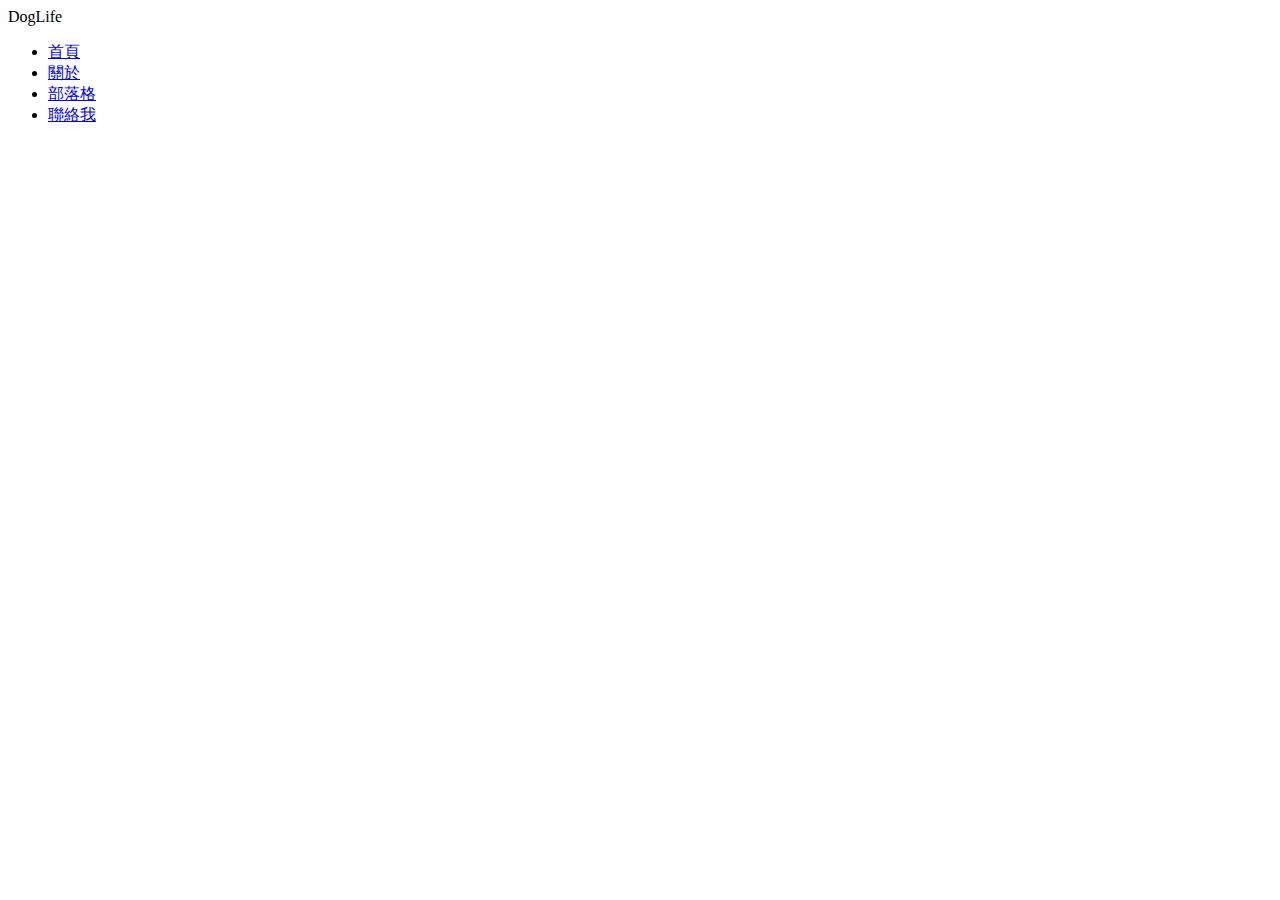
==== index.html @ 9c4777a5 "add pug folder and file" ====
<!DOCTYPE html>
<html lang="zh">
  <head>
    <meta charset="UTF-8"/>
    <meta name="viewport" content="width=device-width, initial-scale=1.0"/>
    <title>Web_Dog</title>
  </head>
  <body>
    <div class="nav"><span class="logo">DogLife</span>
      <ul>
        <li><a href="#">首頁</a> </li>
        <li><a href="#">關於</a></li>
        <li><a href="#">部落格</a></li>
        <li><a href="#">聯絡我</a></li>
      </ul>
    </div>
  </body>
</html>
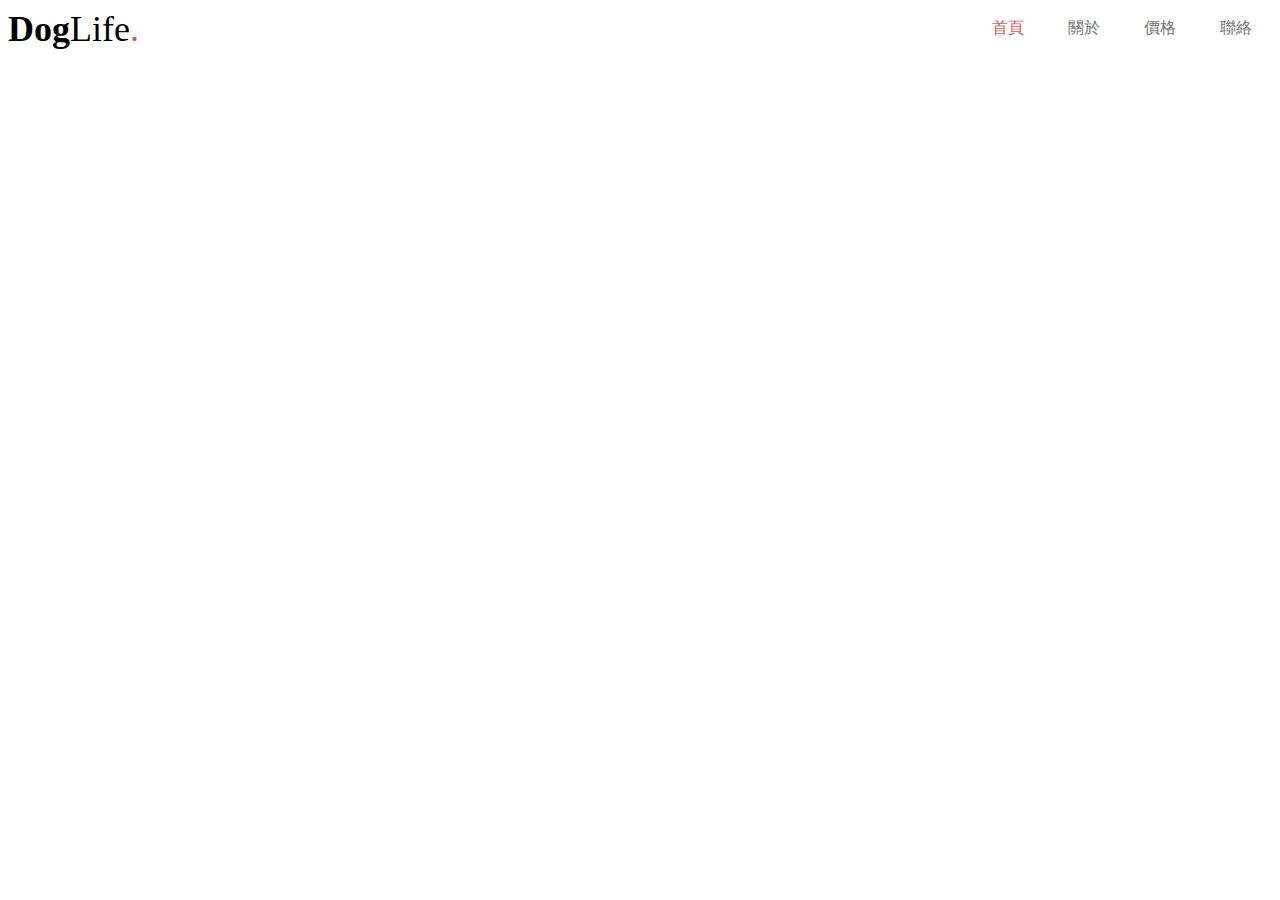
==== commit 1b15596d: "modify css" ====
--- a/index.html
+++ b/index.html
@@ -6,12 +6,13 @@
     <title>Web_Dog</title>
   </head>
   <body>
-    <div class="nav"><span class="logo">DogLife</span>
+    <link rel="stylesheet" href="./asset/css/nav.css"/>
+    <div class="nav"><span class="logo"><span class="bold">Dog</span>Life<span class="red">.</span></span>
       <ul>
-        <li><a href="#">首頁</a> </li>
+        <li><a class="red" href="#">首頁</a> </li>
         <li><a href="#">關於</a></li>
-        <li><a href="#">部落格</a></li>
-        <li><a href="#">聯絡我</a></li>
+        <li><a href="#">價格</a></li>
+        <li><a href="#">聯絡</a></li>
       </ul>
     </div>
   </body>
--- a/asset/css/nav.css
+++ b/asset/css/nav.css
@@ -0,0 +1,31 @@
+* {
+    border: 0px solid black;
+}
+
+.nav .logo {
+    font-size: 36px;
+}
+
+.nav .logo .bold {
+    font-weight:bold;
+}
+
+.red {
+    color: indianred !important;
+}
+
+.nav ul {
+    float: right;
+    margin: 0px;
+}
+
+.nav ul li {
+    display: inline-block;
+    list-style: none;
+    padding: 10px 20px;
+}
+
+.nav ul li a {
+    color: #757575;
+    text-decoration: none;
+}
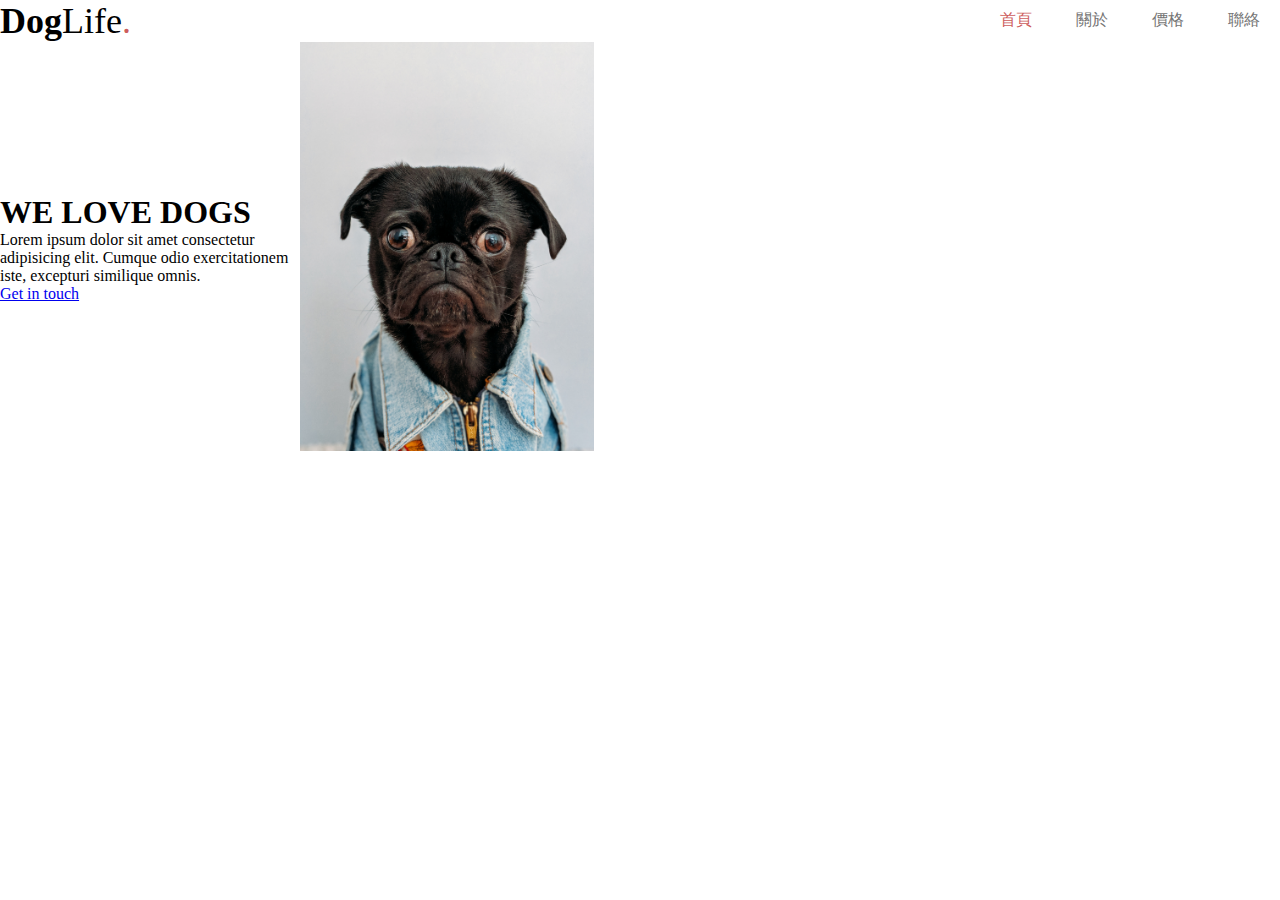
==== commit 1197397b: "modify index.html and style.css" ====
--- a/index.html
+++ b/index.html
@@ -3,17 +3,27 @@
   <head>
     <meta charset="UTF-8"/>
     <meta name="viewport" content="width=device-width, initial-scale=1.0"/>
-    <title>Web_Dog</title>
+    <link rel="stylesheet" href="./asset/css/style.css"/>
+    <title>DogLife.</title>
   </head>
   <body>
-    <link rel="stylesheet" href="./asset/css/nav.css"/>
-    <div class="nav"><span class="logo"><span class="bold">Dog</span>Life<span class="red">.</span></span>
-      <ul>
-        <li><a class="red" href="#">首頁</a> </li>
-        <li><a href="#">關於</a></li>
-        <li><a href="#">價格</a></li>
-        <li><a href="#">聯絡</a></li>
-      </ul>
+    <div class="main">
+      <link rel="stylesheet" href="./asset/css/nav.css"/>
+      <div class="nav"><span class="logo"><span class="bold">Dog</span>Life<span class="red">.</span></span>
+        <ul>
+          <li><a class="red" href="#">首頁</a> </li>
+          <li><a href="#">關於</a></li>
+          <li><a href="#">價格</a></li>
+          <li><a href="#">聯絡</a></li>
+        </ul>
+      </div>
+      <div class="box">
+        <div class="content">
+          <h1>WE LOVE DOGS</h1>
+          <p>Lorem ipsum dolor sit amet consectetur adipisicing elit. Cumque odio exercitationem iste, excepturi similique omnis.</p><a href="#">Get in touch</a>
+        </div>
+        <div class="picture"><img src="./asset/images/dog1.jpg"/></div>
+      </div>
     </div>
   </body>
 </html>--- a/asset/css/style.css
+++ b/asset/css/style.css
@@ -0,0 +1,18 @@
+* {
+    border: 0px solid black;
+    font-family: 微軟正黑體;
+    margin: 0;
+    padding: 0;
+}
+
+.box {
+    display: grid;
+    grid-template-columns: 300px auto;
+}
+
+.box .content {
+    align-self: center !important;
+}
+.box .picture img {
+    width:30%;
+}--- a/asset/css/nav.css
+++ b/asset/css/nav.css
@@ -1,5 +1,8 @@
 * {
     border: 0px solid black;
+    font-family: 微軟正黑體;
+    margin: 0;
+    padding: 0;
 }
 
 .nav .logo {
@@ -16,7 +19,6 @@
 
 .nav ul {
     float: right;
-    margin: 0px;
 }
 
 .nav ul li {
@@ -28,4 +30,5 @@
 .nav ul li a {
     color: #757575;
     text-decoration: none;
+    font-weight: 500;
 }
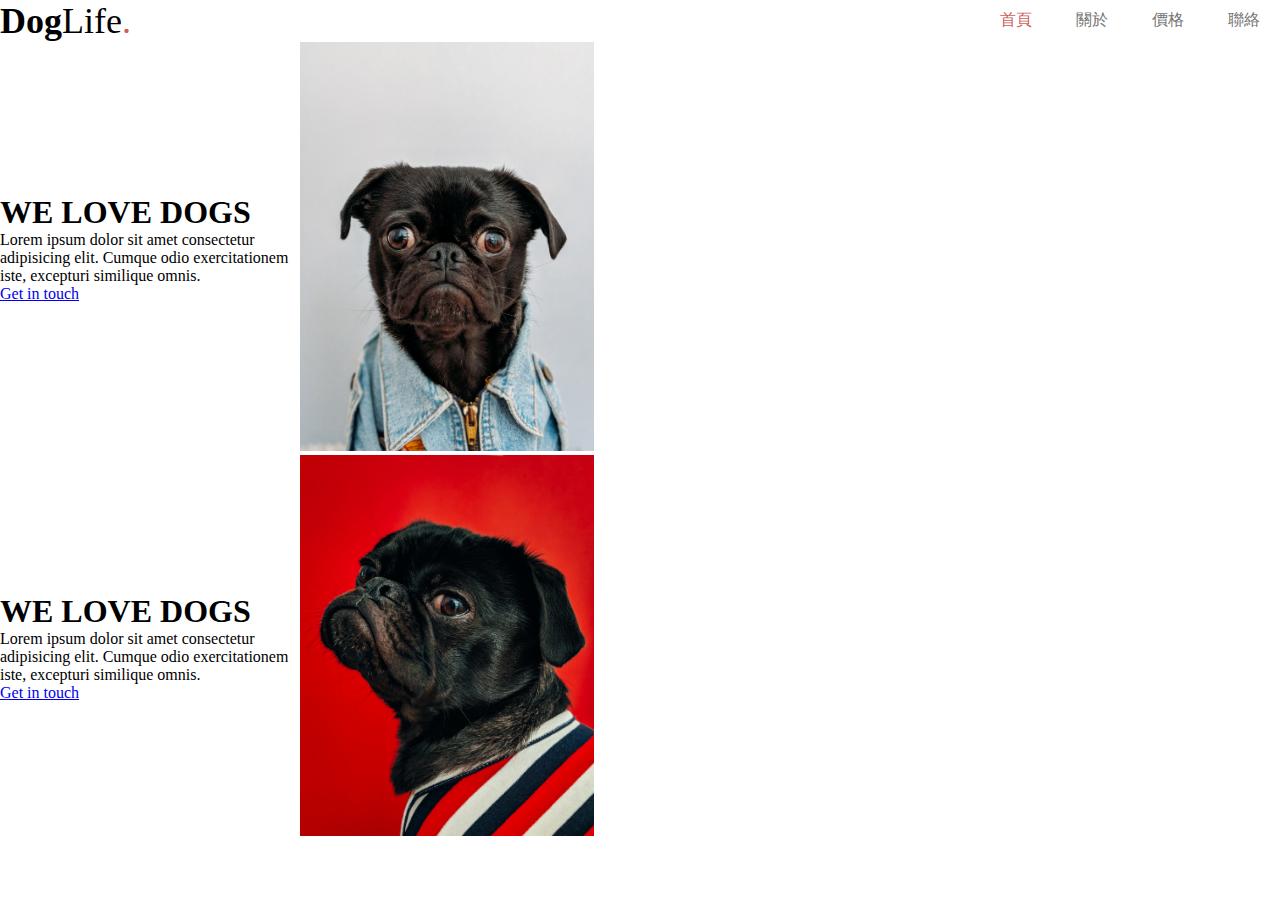
==== commit 72526238: "add images" ====
--- a/index.html
+++ b/index.html
@@ -24,6 +24,13 @@
         </div>
         <div class="picture"><img src="./asset/images/dog1.jpg"/></div>
       </div>
+      <div class="box">
+        <div class="content">
+          <h1>WE LOVE DOGS</h1>
+          <p>Lorem ipsum dolor sit amet consectetur adipisicing elit. Cumque odio exercitationem iste, excepturi similique omnis.</p><a href="#">Get in touch</a>
+        </div>
+        <div class="picture"><img src="./asset/images/dog2.jpg"/></div>
+      </div>
     </div>
   </body>
 </html>--- a/asset/css/style.css
+++ b/asset/css/style.css
@@ -13,6 +13,7 @@
 .box .content {
     align-self: center !important;
 }
+
 .box .picture img {
     width:30%;
 }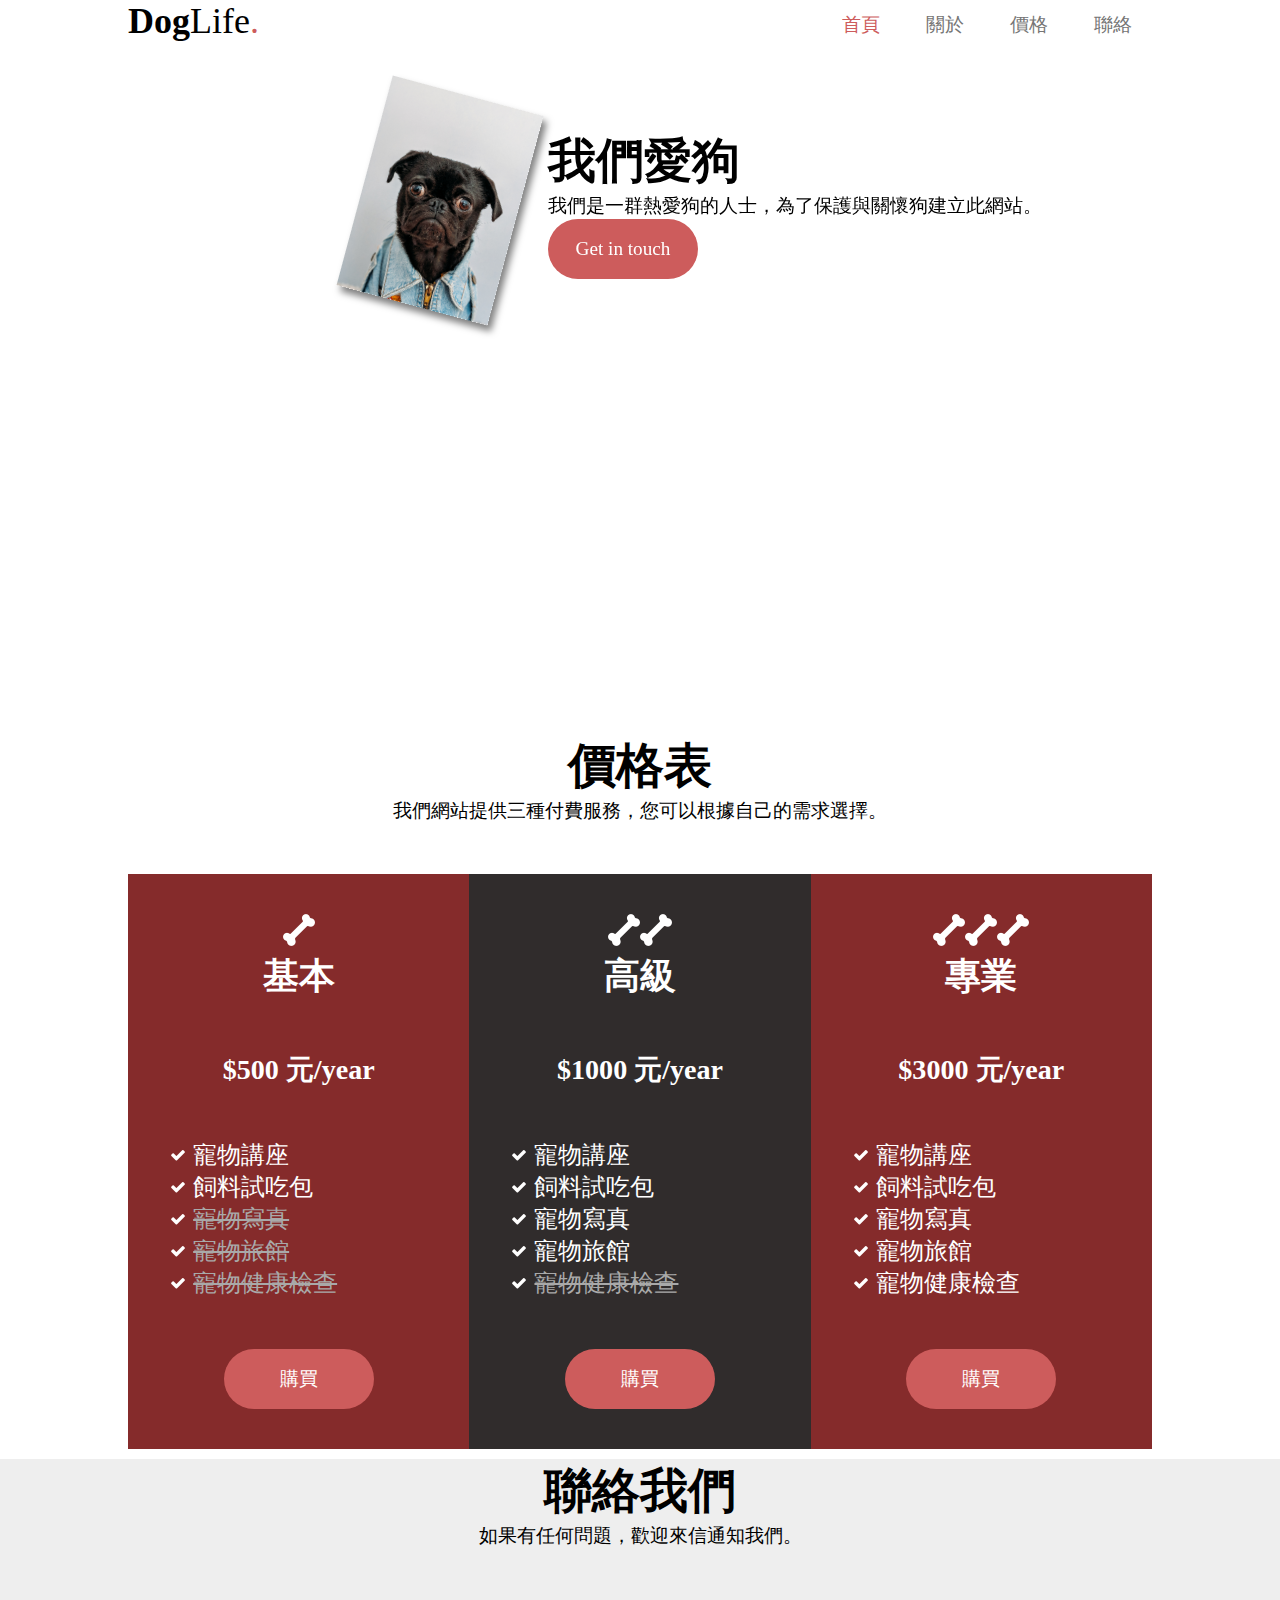
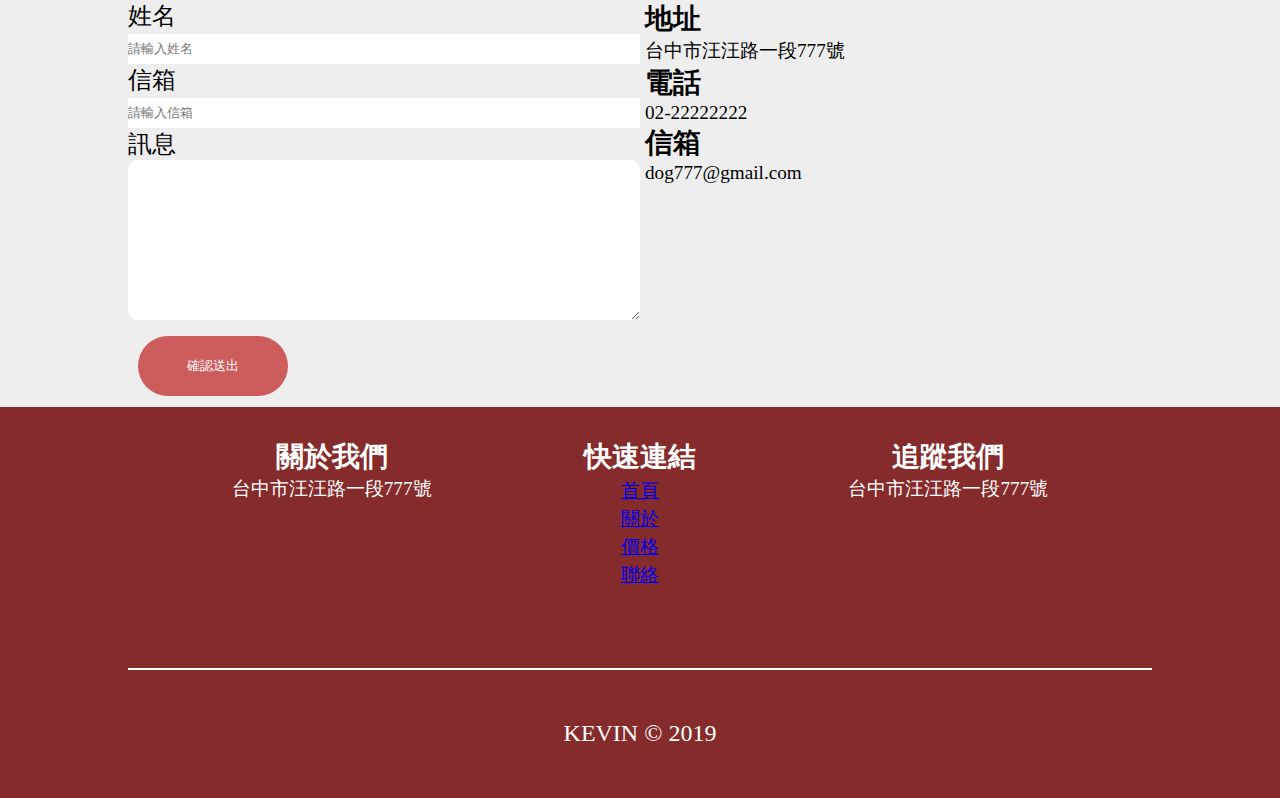
==== commit 188a4ff4: "modify style.css and add pic" ====
--- a/index.html
+++ b/index.html
@@ -3,7 +3,7 @@
   <head>
     <meta charset="UTF-8"/>
     <meta name="viewport" content="width=device-width, initial-scale=1.0"/>
-    <link rel="stylesheet" href="./asset/css/style.css"/>
+    <link rel="stylesheet" href="./asset/css/style.css"/><link rel="stylesheet" href="https://unpkg.com/aos@next/dist/aos.css" />
     <title>DogLife.</title>
   </head>
   <body>
@@ -17,20 +17,133 @@
           <li><a href="#">聯絡</a></li>
         </ul>
       </div>
-      <div class="box">
-        <div class="content">
-          <h1>WE LOVE DOGS</h1>
-          <p>Lorem ipsum dolor sit amet consectetur adipisicing elit. Cumque odio exercitationem iste, excepturi similique omnis.</p><a href="#">Get in touch</a>
+      <div class="box" data-aos="fade-in">
+        <div class="content right" data-aos="fade-in" data-aos-duraction="5000" data-aos-delay="500">
+          <h1>我們愛狗</h1>
+          <p>我們是一群熱愛狗的人士，為了保護與關懷狗建立此網站。</p><a class="button" href="#">Get in touch</a>
         </div>
-        <div class="picture"><img src="./asset/images/dog1.jpg"/></div>
+        <div class="picture left" data-aos="fade-in" data-aos-duraction="5000"><img src="./asset/images/dog1.jpg"/></div>
       </div>
-      <div class="box">
-        <div class="content">
-          <h1>WE LOVE DOGS</h1>
-          <p>Lorem ipsum dolor sit amet consectetur adipisicing elit. Cumque odio exercitationem iste, excepturi similique omnis.</p><a href="#">Get in touch</a>
+      <div class="box" data-aos="fade-in">
+        <div class="content left" data-aos="slide-right" data-aos-duraction="5000" data-aos-delay="0">
+          <h1>快樂的寵物</h1>
+          <p>讓寵物擁有開心的生活空間與品質。</p><a class="button" href="#">Get in touch</a>
         </div>
-        <div class="picture"><img src="./asset/images/dog2.jpg"/></div>
+        <div class="picture right" data-aos="slide-left" data-aos-duraction="5000"><img src="./asset/images/dog2.jpg"/></div>
+      </div>
+      <div class="title">
+        <h1>價格表</h1>
+        <p>我們網站提供三種付費服務，您可以根據自己的需求選擇。</p>
+      </div>
+      <div class="priceBox">
+        <div class="basic" style="text-align: center;padding: 10px;">
+          <div class="priceContain"><img src="./asset/images/bone.png"/>
+            <h2>基本</h2>
+            <h3>$500 元/year</h3>
+            <ul>
+              <li>寵物講座</li>
+              <li>飼料試吃包</li>
+              <li>寵物寫真</li>
+              <li>寵物旅館</li>
+              <li>寵物健康檢查</li>
+            </ul><a class="button" href="">購買</a>
+          </div>
+        </div>
+        <div class="premiumn" style="text-align: center;padding: 10px;">
+          <div class="priceContain"><img src="./asset/images/bone.png"/><img src="./asset/images/bone.png"/>
+            <h2>高級</h2>
+            <h3>$1000 元/year</h3>
+            <ul>
+              <li>寵物講座</li>
+              <li>飼料試吃包</li>
+              <li>寵物寫真</li>
+              <li>寵物旅館</li>
+              <li>寵物健康檢查</li>
+            </ul><a class="button" href="">購買</a>
+          </div>
+        </div>
+        <div class="pro" style="text-align: center;padding: 10px;">
+          <div class="priceContain"><img src="./asset/images/bone.png"/><img src="./asset/images/bone.png"/><img src="./asset/images/bone.png"/>
+            <h2>專業</h2>
+            <h3>$3000 元/year</h3>
+            <ul>
+              <li>寵物講座</li>
+              <li>飼料試吃包</li>
+              <li>寵物寫真</li>
+              <li>寵物旅館</li>
+              <li>寵物健康檢查</li>
+            </ul><a class="button" href="">購買</a>
+          </div>
+        </div>
       </div>
     </div>
-  </body>
+    <div class="contactBox">
+      <div class="title">
+        <h1>聯絡我們</h1>
+        <p>如果有任何問題，歡迎來信通知我們。</p>
+      </div>
+      <div class="contact">
+        <form action="#" method="get">
+          <label for="name">姓名</label>
+          <input type="text" id="name" name="name" placeholder="請輸入姓名" required="required"/>
+          <label for="email">信箱 </label>
+          <input type="email" id="email" name="email" placeholder="請輸入信箱" required="required"/>
+          <label for="message">訊息</label>
+          <textarea name="message" id="message" cols="30" rows="10"></textarea>
+          <input class="button" type="submit" value="確認送出"/>
+        </form>
+        <div class="info">
+          <div class="contactInfo">
+            <h3>地址</h3>
+            <p>台中市汪汪路一段777號</p>
+          </div>
+          <div class="contactInfo">
+            <h3>電話</h3>
+            <p>02-22222222</p>
+          </div>
+          <div class="contactInfo">
+            <h3>信箱</h3>
+            <p>dog777@gmail.com</p>
+          </div>
+        </div>
+      </div>
+    </div>
+    <footer>
+      <div class="footerBox">
+        <div class="top">
+          <div class="about">
+            <div class="contactInfo">
+              <h3>關於我們</h3>
+              <p>台中市汪汪路一段777號</p>
+            </div>
+          </div>
+          <div class="link">
+            <h3>快速連結</h3>
+            <div class="linkpage">
+              <ul>
+                <li><a href="#">首頁</a></li>
+                <li><a href="#">關於</a></li>
+                <li><a href="#">價格</a></li>
+                <li><a href="#">聯絡</a></li>
+              </ul>
+            </div>
+          </div>
+          <div class="follow"> 
+            <div class="contactInfo">
+              <h3>追蹤我們</h3>
+              <p>台中市汪汪路一段777號</p>
+            </div>
+          </div>
+        </div>
+        <hr style="border:1px solid white;"/>
+        <div class="bottom"><span>KEVIN &copy; 2019</span></div>
+      </div>
+    </footer>
+  </body><script src="https://unpkg.com/aos@next/dist/aos.js"></script>
+  <script>
+     AOS.init({
+        duraction: 3000,
+        offset: 600
+     });
+  </script>              
 </html>--- a/asset/css/style.css
+++ b/asset/css/style.css
@@ -1,3 +1,4 @@
+/* 調整全域 */
 * {
     border: 0px solid black;
     font-family: 微軟正黑體;
@@ -5,9 +6,66 @@
     padding: 0;
 }
 
+ul {
+    list-style-type: none;
+}
+
+/* 調整文字大小 */
+body {
+    font-size: 24px;
+}
+
+h1 {
+    font-size: 2em;
+}
+
+p {
+    font-size: 0.8em;
+}
+
+a {
+    font-size: 0.8em;
+}
+
+/* 挑整主要區塊 */
+.main {
+    width: 80%;
+    margin: 0 auto;
+}
+
+/* 主要資訊 */
+.button {
+    display: inline-block;
+    text-align: center;
+    width: 150px !important;
+    height: 60px !important;
+    line-height: 60px;
+    border-radius: 60px;
+    background-color: indianred;
+    color: white;
+    text-decoration: none;
+}
+
+.button:hover {
+    background-color: #333333;
+}
 .box {
     display: grid;
-    grid-template-columns: 300px auto;
+    grid-template-columns: 400px auto;
+    grid-gap: 0 10px;
+    margin: 50px auto;
+    grid-template-areas: "left right";
+}
+
+.box .left {
+    grid-area: left;
+    text-align: right;
+    padding-right: 10px;
+}
+.box .right {
+    grid-area: right;
+    text-align: left;
+    padding-left: 10px;
 }
 
 .box .content {
@@ -15,5 +73,109 @@
 }
 
 .box .picture img {
-    width:30%;
+    width:40%;
+}
+
+.box .picture img[src="./asset/images/dog1.jpg"] {
+    box-shadow: 5px 5px 7px rgba(0, 0, 0, 0.5);
+    transform: rotate(15deg);
+}
+
+.title {
+    text-align: center;
+    margin-bottom: 50px;
+}
+
+.priceBox {
+    display: grid;
+    grid-template-columns: auto auto auto;
+    margin-bottom: 10px;
+}
+
+.priceBox .priceContain{
+    width : 80%;
+    margin: 0 auto;
+    padding: 30px;
+}
+
+.priceBox .basic {
+    color: white;
+    background-color: #852B2B;
+}
+
+.priceBox .basic ul li:nth-child(n+3), .priceBox .premiumn ul li:nth-child(n+5){
+    color: darkgray;
+    text-decoration: line-through;
+}
+
+.priceBox .premiumn {
+    color: white;
+    background-color: rgb(48, 44, 44);
+}
+
+.priceBox .pro {
+    color: white;
+    background-color: #852B2B;
+}
+
+.priceContain ul {
+    text-align: left;
+    list-style-position: inside;
+    list-style-image: url(/asset/images/check.png);
+    margin-bottom: 50px;
+}
+
+.priceContain h2, .priceContain h3 {
+    margin-bottom: 50px;
+}
+.contactBox {
+    background-color: #eeeeee;
+}
+.contact {
+    width: 80%;
+    margin: 10px auto 0px auto;
+    display: grid;
+    grid-template-columns: 50% 50%;
+    grid-gap: 10px 5px;
+    border: 1px solid rgba(0, 0, 0, 0);
+}
+
+.contact form input {
+    width: 100%;
+    height: 30px;
+}
+.contact form textarea {
+    width: 100%;
+    border-radius: 10px;
+}
+.contact form input[type="submit"] {
+    margin: 10px;
+}
+
+
+/* 底 */
+footer {
+    color: white;
+    background-color:#852B2B;
+}
+
+footer .footerBox {
+    width: 80%;
+    margin:0 auto;
+    border: 1px solid rgba(0, 0, 0, 0) !important;
+}
+footer .top {
+    text-align: center;
+    display: grid;
+    grid-template-columns: auto auto auto;
+    grid-gap: 10px 5px;
+    margin-bottom: 50px;
+    padding: 30px;
+}
+
+footer .bottom {
+    box-sizing: border-box;
+    text-align: center;
+    margin: 50px;
+    
 }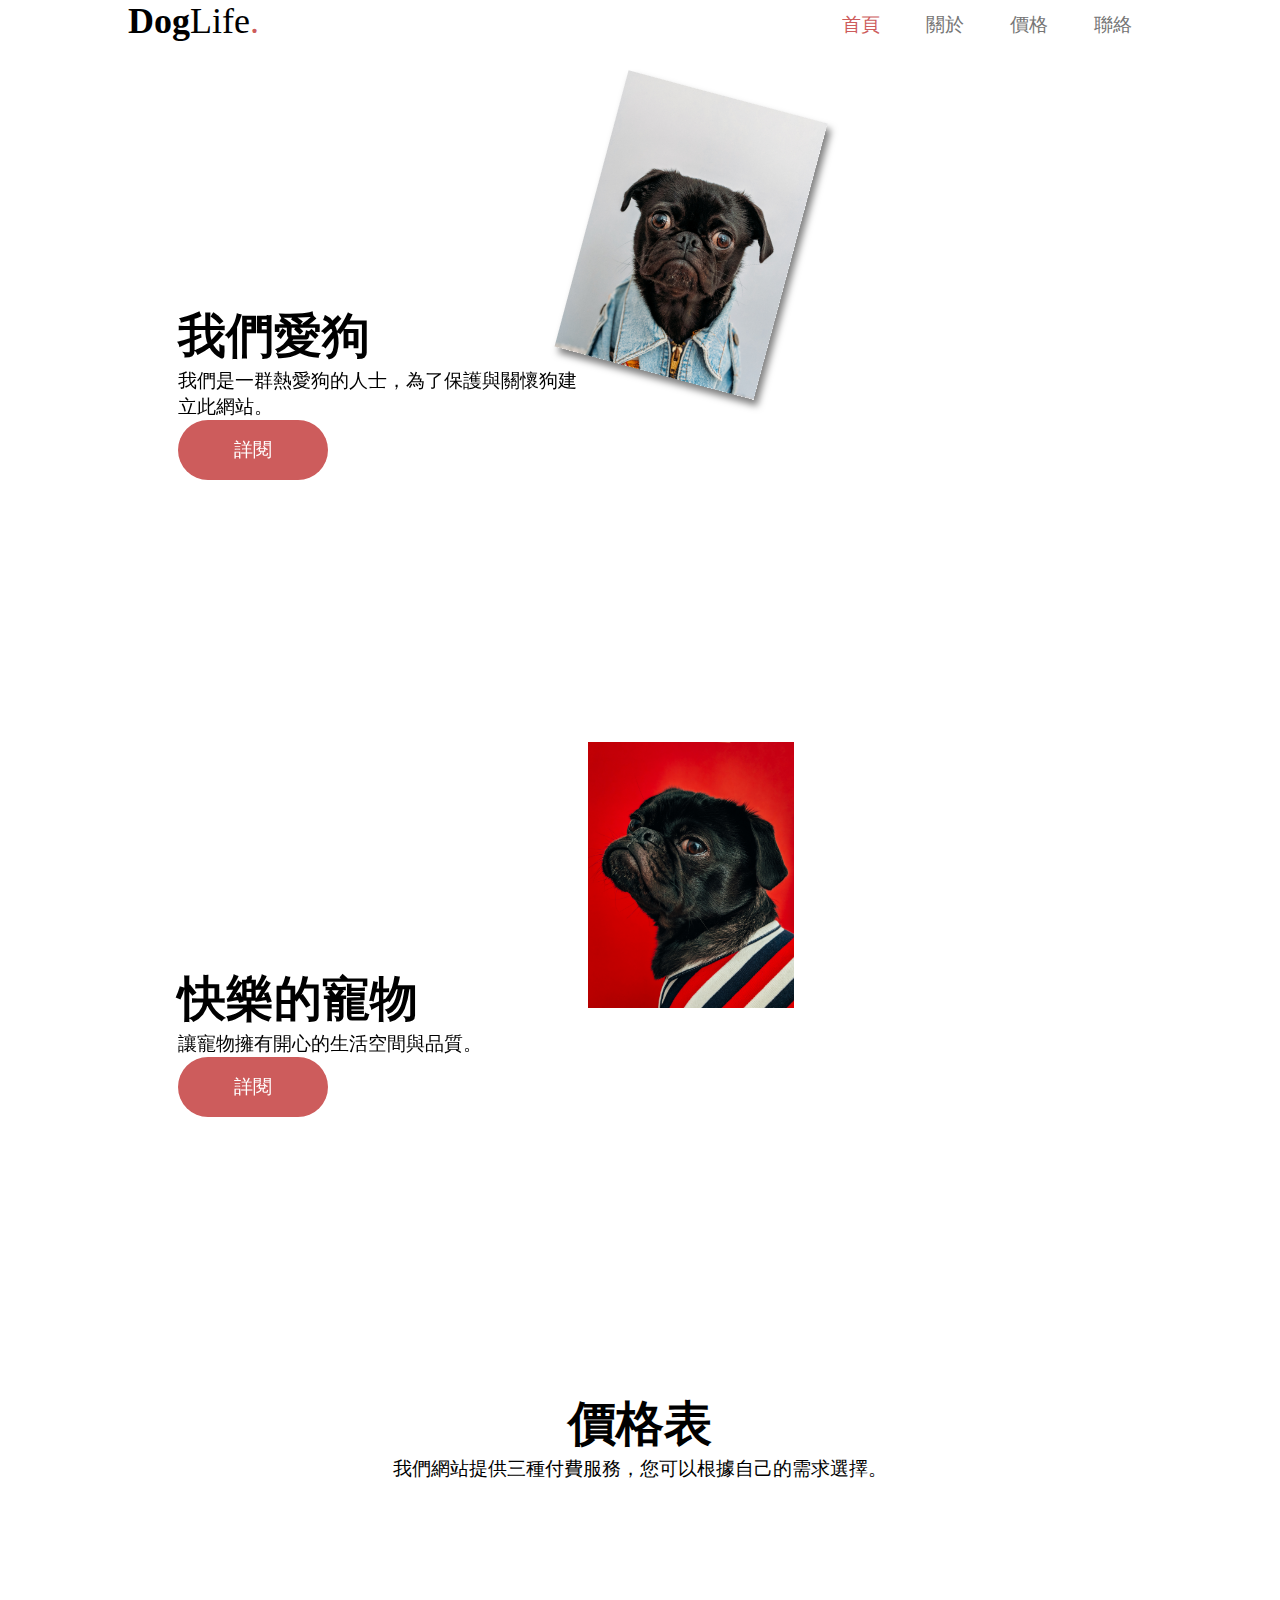
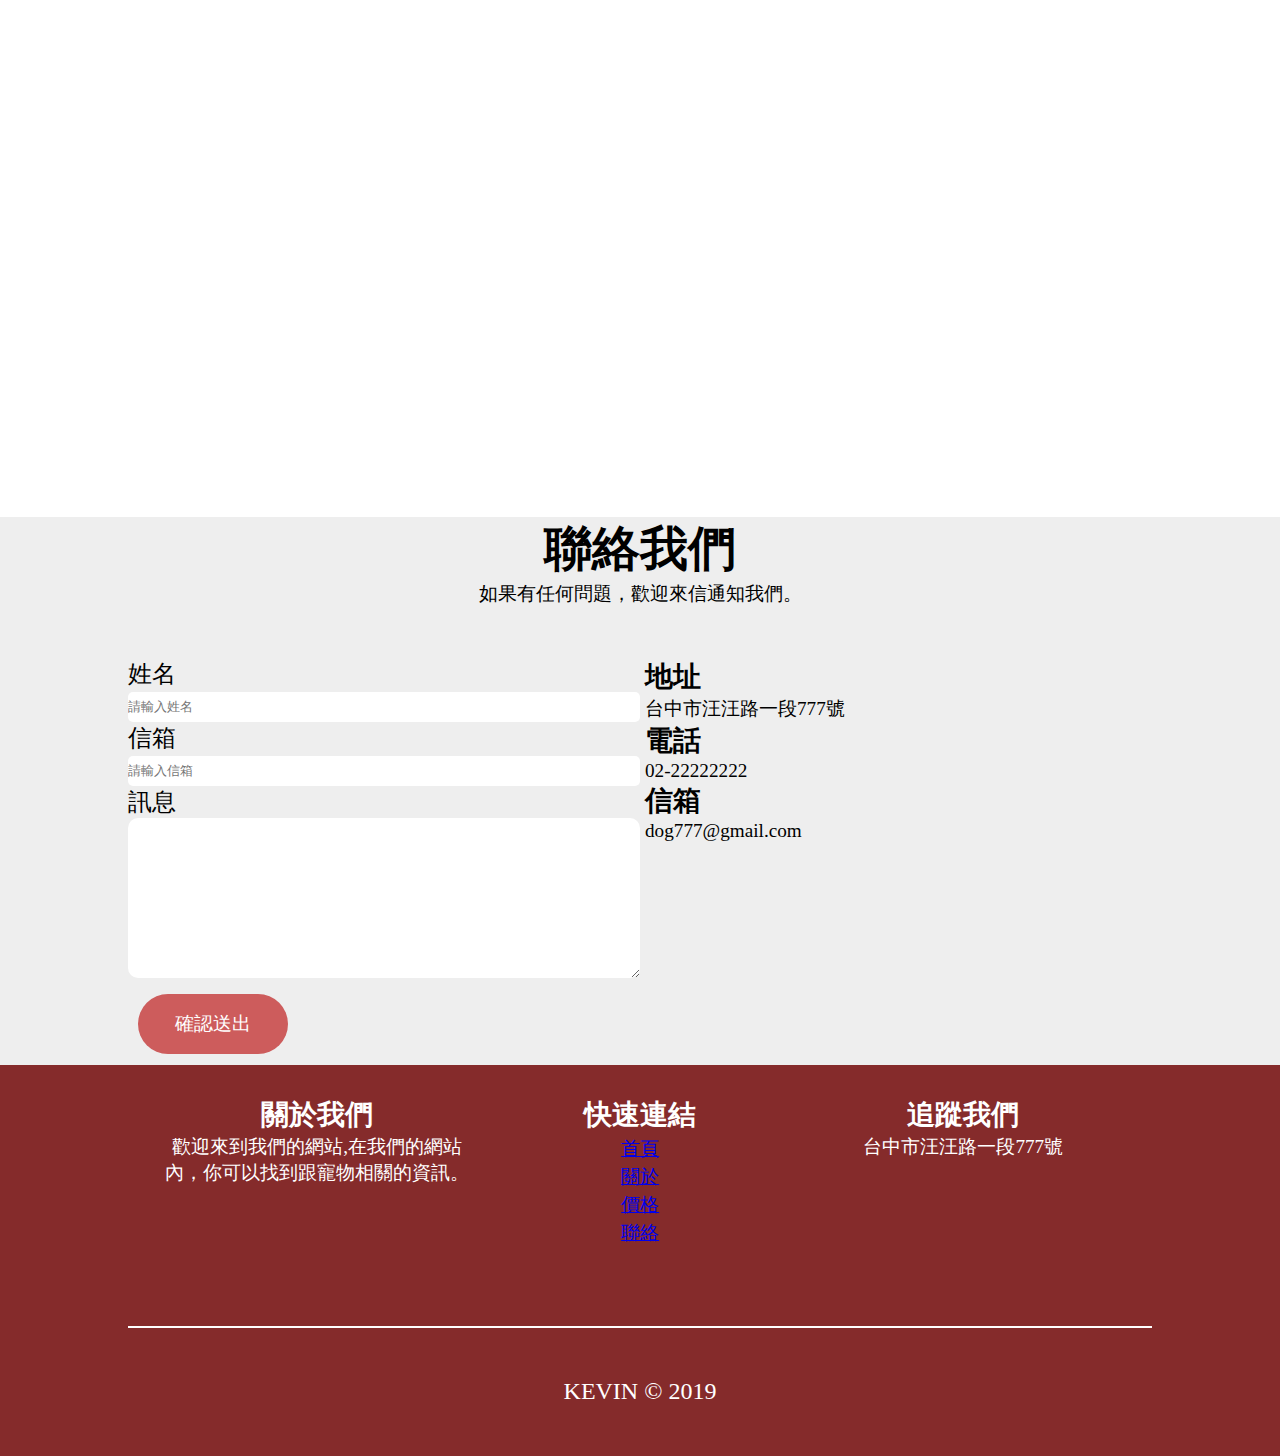
==== commit cb9309cb: "test AOS" ====
--- a/index.html
+++ b/index.html
@@ -2,8 +2,8 @@
 <html lang="zh">
   <head>
     <meta charset="UTF-8"/>
-    <meta name="viewport" content="width=device-width, initial-scale=1.0"/>
-    <link rel="stylesheet" href="./asset/css/style.css"/><link rel="stylesheet" href="https://unpkg.com/aos@next/dist/aos.css" />
+    <meta name="viewport" content="width=device-width, initial-scale=1.0"/><link rel="stylesheet" href="https://unpkg.com/aos@next/dist/aos.css" />
+    <link rel="stylesheet" href="./asset/css/style.css"/>
     <title>DogLife.</title>
   </head>
   <body>
@@ -17,26 +17,26 @@
           <li><a href="#">聯絡</a></li>
         </ul>
       </div>
-      <div class="box" data-aos="fade-in">
-        <div class="content right" data-aos="fade-in" data-aos-duraction="5000" data-aos-delay="500">
+      <div class="box" data-aos="flip-right">
+        <div class="content">
           <h1>我們愛狗</h1>
-          <p>我們是一群熱愛狗的人士，為了保護與關懷狗建立此網站。</p><a class="button" href="#">Get in touch</a>
+          <p>我們是一群熱愛狗的人士，為了保護與關懷狗建立此網站。</p><a class="button" href="#">詳閱</a>
         </div>
-        <div class="picture left" data-aos="fade-in" data-aos-duraction="5000"><img src="./asset/images/dog1.jpg"/></div>
+        <div class="picture"><img src="./asset/images/dog1.jpg"/></div>
       </div>
-      <div class="box" data-aos="fade-in">
-        <div class="content left" data-aos="slide-right" data-aos-duraction="5000" data-aos-delay="0">
+      <div class="box" data-aos="flip-right">
+        <div class="content">
           <h1>快樂的寵物</h1>
-          <p>讓寵物擁有開心的生活空間與品質。</p><a class="button" href="#">Get in touch</a>
+          <p>讓寵物擁有開心的生活空間與品質。</p><a class="button" href="#">詳閱</a>
         </div>
-        <div class="picture right" data-aos="slide-left" data-aos-duraction="5000"><img src="./asset/images/dog2.jpg"/></div>
+        <div class="picture"><img src="./asset/images/dog2.jpg"/></div>
       </div>
       <div class="title">
         <h1>價格表</h1>
         <p>我們網站提供三種付費服務，您可以根據自己的需求選擇。</p>
       </div>
       <div class="priceBox">
-        <div class="basic" style="text-align: center;padding: 10px;">
+        <div class="basic" style="text-align: center;padding: 10px;" data-aos="zoom-in-up" data-aos-delay="0">
           <div class="priceContain"><img src="./asset/images/bone.png"/>
             <h2>基本</h2>
             <h3>$500 元/year</h3>
@@ -49,7 +49,7 @@
             </ul><a class="button" href="">購買</a>
           </div>
         </div>
-        <div class="premiumn" style="text-align: center;padding: 10px;">
+        <div class="premiumn" style="text-align: center;padding: 10px;" data-aos="zoom-in-up" data-aos-delay="100">
           <div class="priceContain"><img src="./asset/images/bone.png"/><img src="./asset/images/bone.png"/>
             <h2>高級</h2>
             <h3>$1000 元/year</h3>
@@ -62,7 +62,7 @@
             </ul><a class="button" href="">購買</a>
           </div>
         </div>
-        <div class="pro" style="text-align: center;padding: 10px;">
+        <div class="pro" style="text-align: center;padding: 10px;" data-aos="zoom-in-up" data-aos-delay="200">
           <div class="priceContain"><img src="./asset/images/bone.png"/><img src="./asset/images/bone.png"/><img src="./asset/images/bone.png"/>
             <h2>專業</h2>
             <h3>$3000 元/year</h3>
@@ -114,7 +114,7 @@
           <div class="about">
             <div class="contactInfo">
               <h3>關於我們</h3>
-              <p>台中市汪汪路一段777號</p>
+              <p>歡迎來到我們的網站,在我們的網站內，你可以找到跟寵物相關的資訊。</p>
             </div>
           </div>
           <div class="link">
@@ -138,12 +138,11 @@
         <hr style="border:1px solid white;"/>
         <div class="bottom"><span>KEVIN &copy; 2019</span></div>
       </div>
-    </footer>
-  </body><script src="https://unpkg.com/aos@next/dist/aos.js"></script>
-  <script>
-     AOS.init({
-        duraction: 3000,
-        offset: 600
-     });
-  </script>              
+    </footer><script src="https://unpkg.com/aos@next/dist/aos.js"></script>
+    <script>
+       AOS.init({
+          duraction: 3000
+       });
+    </script>              
+  </body>
 </html>--- a/asset/css/style.css
+++ b/asset/css/style.css
@@ -53,7 +53,8 @@
     display: grid;
     grid-template-columns: 400px auto;
     grid-gap: 0 10px;
-    margin: 50px auto;
+    margin: 50px;
+    height: 600px;
     grid-template-areas: "left right";
 }
 
@@ -143,6 +144,7 @@
 .contact form input {
     width: 100%;
     height: 30px;
+    border-radius: 5px;
 }
 .contact form textarea {
     width: 100%;
@@ -150,6 +152,8 @@
 }
 .contact form input[type="submit"] {
     margin: 10px;
+    border-radius: 60px;
+    font-size: 0.8em;
 }
 
 
@@ -167,7 +171,7 @@
 footer .top {
     text-align: center;
     display: grid;
-    grid-template-columns: auto auto auto;
+    grid-template-columns: 33% 33% 33%;
     grid-gap: 10px 5px;
     margin-bottom: 50px;
     padding: 30px;
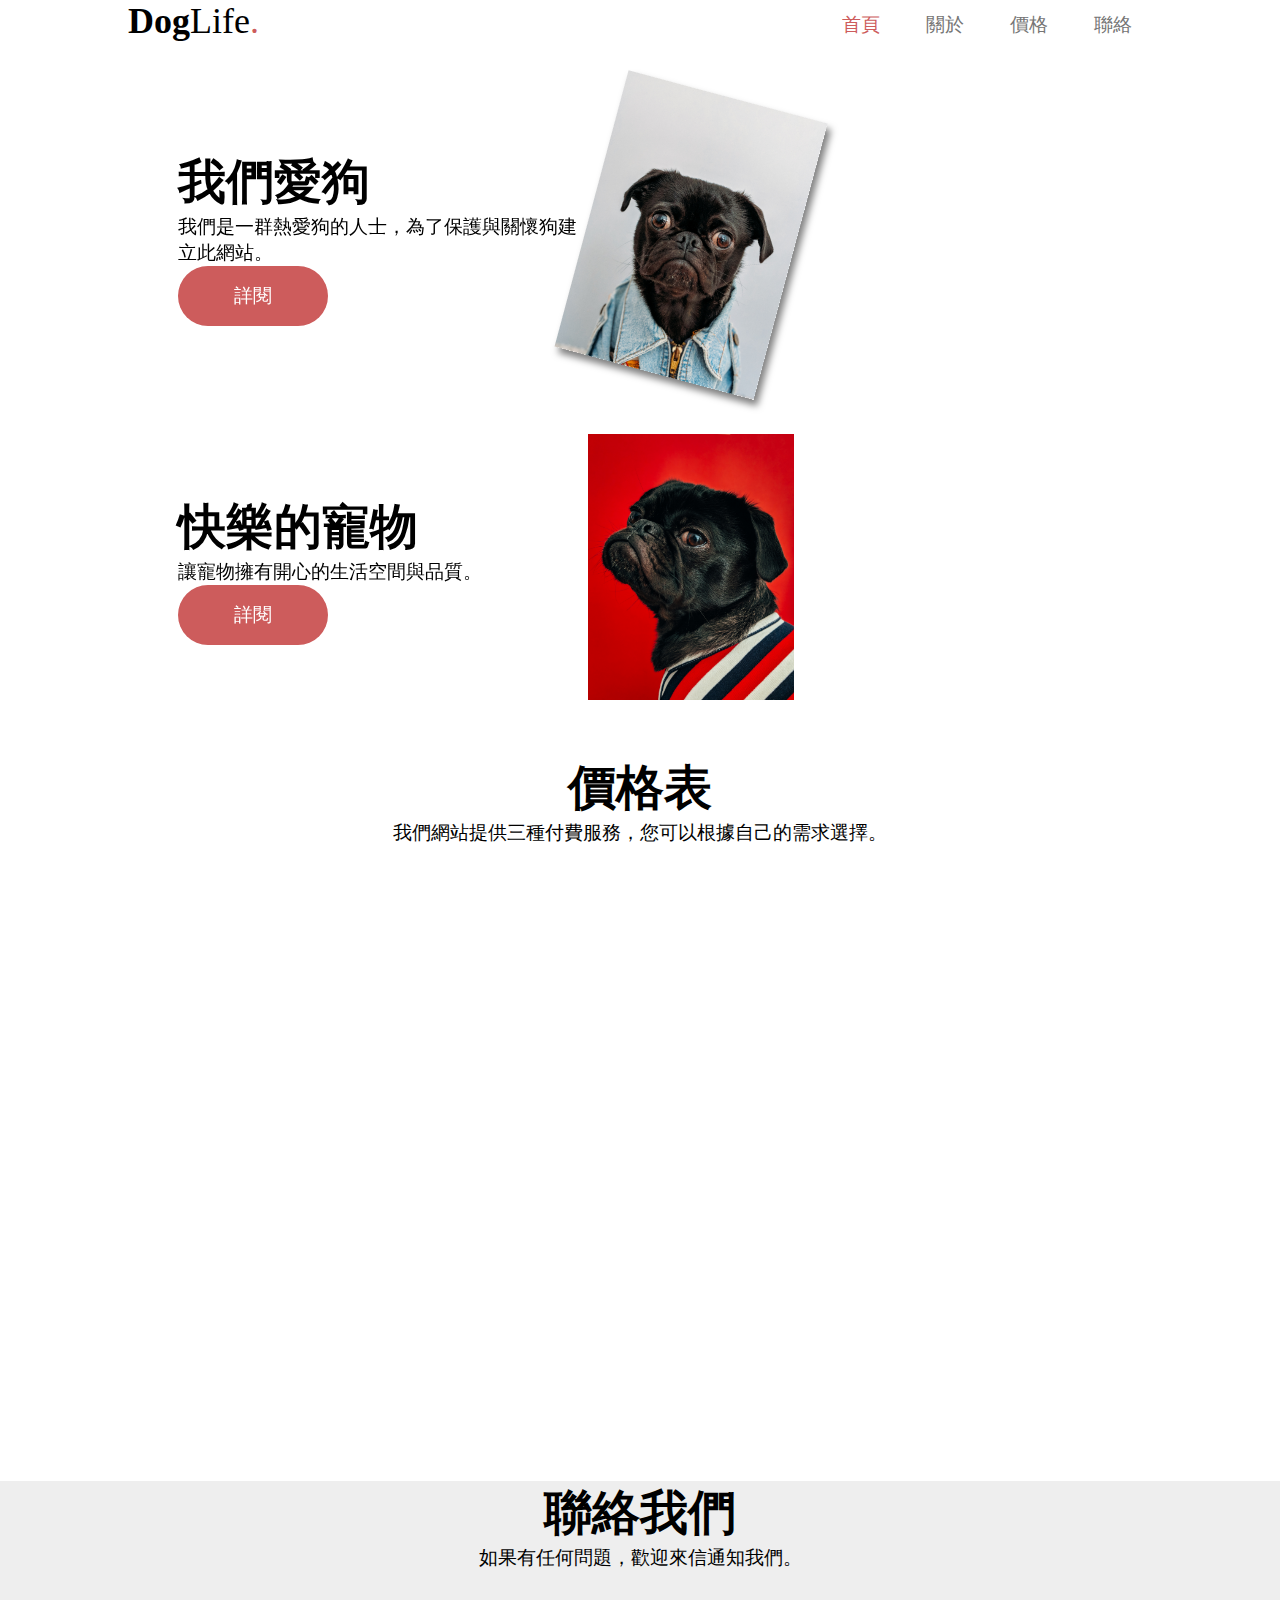
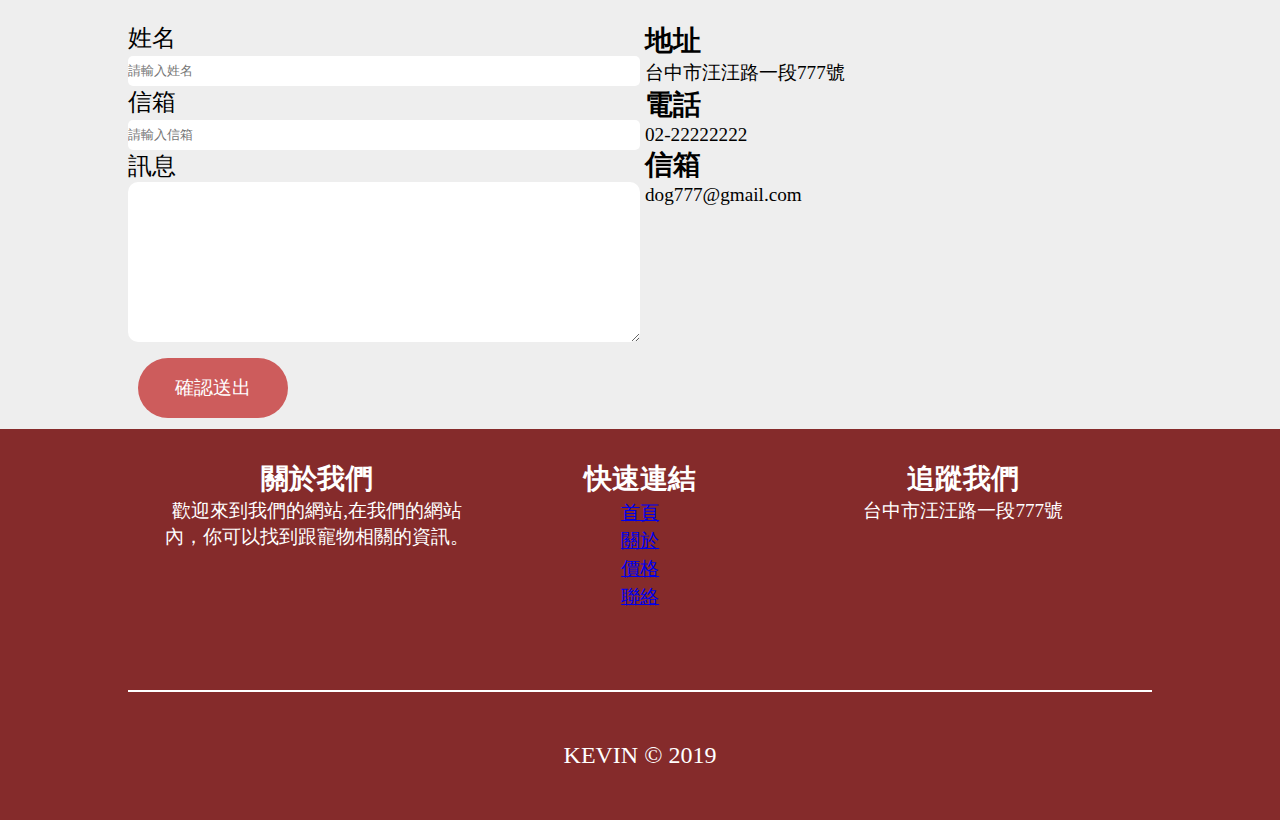
==== commit 72fcafd3: "modify to rwd" ====
--- a/index.html
+++ b/index.html
@@ -2,7 +2,7 @@
 <html lang="zh">
   <head>
     <meta charset="UTF-8"/>
-    <meta name="viewport" content="width=device-width, initial-scale=1.0"/><link rel="stylesheet" href="https://unpkg.com/aos@next/dist/aos.css" />
+    <meta name="viewport" content="width=device-width, initial-scale=1.0, user-scalable=no"/><link rel="stylesheet" href="https://unpkg.com/aos@next/dist/aos.css" />
     <link rel="stylesheet" href="./asset/css/style.css"/>
     <title>DogLife.</title>
   </head>
--- a/asset/css/style.css
+++ b/asset/css/style.css
@@ -54,8 +54,6 @@
     grid-template-columns: 400px auto;
     grid-gap: 0 10px;
     margin: 50px;
-    height: 600px;
-    grid-template-areas: "left right";
 }
 
 .box .left {
@@ -182,4 +180,74 @@
     text-align: center;
     margin: 50px;
     
+}
+
+@media screen and (max-width: 767px) {
+    .main {
+        width: 100%;
+        margin: 0 auto;
+    }
+
+    .box {
+        text-align: center;
+        grid-template-columns: 100%;
+        margin-top: 60px;
+    }
+    .box .picture img[src="./asset/images/dog1.jpg"] {
+        margin-top: 50px;
+    }
+
+    .box .picture {
+        margin-top: 30px;
+    }
+    .priceBox {
+        grid-template-columns: auto;
+    }
+
+    .contact {
+        grid-template-columns: 100%;
+        text-align: center;
+    }
+
+    footer .top {
+        grid-template-columns: 100%;
+    }
+}
+
+@media screen and (min-width: 768px) and (max-width: 1023px){
+    .main {
+        width: 100%;
+        margin: 0 auto;
+    }
+
+    .box {
+        text-align: center;
+        grid-template-columns: 100%;
+        
+    }
+    
+    .box .picture img[src="./asset/images/dog1.jpg"] {
+        margin-top: 100px;
+    }
+
+    .box .picture {
+        margin-top: 30px;
+    }
+    
+    .priceBox {
+        grid-template-columns: auto auto ;
+    }
+
+    .contact {
+        grid-template-columns: 100%;
+        text-align: center;
+    }
+
+    footer .top {
+        grid-template-columns: 100%;
+    }
+}
+
+@media screen and (min-width: 1024px) {
+
 }